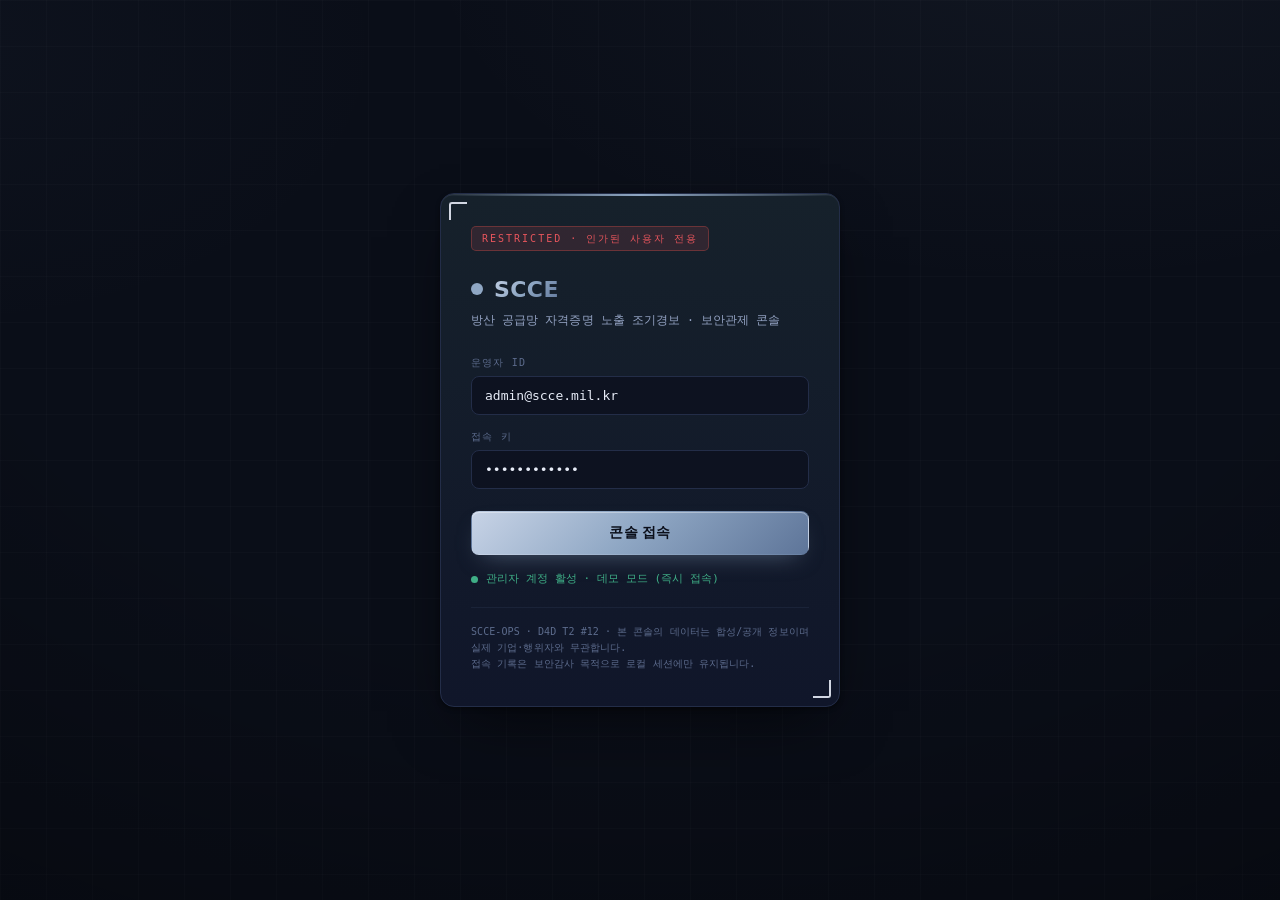
==== web/index.html @ 4a095b58 "SCCE — 방산 공급망 자격증명 노출 조기경보 (D4D T2 #12) - 협력사 도메인 매핑 + 유출/스틸러 자동 상관 - 활성침해 지배 스코어링(Compromise Likeli" ====
<!DOCTYPE html>
<html lang="ko">
<head>
<meta charset="UTF-8">
<meta name="viewport" content="width=device-width, initial-scale=1.0">
<title>SCCE · 방산 공급망 조기경보 보안관제 콘솔</title>
<link rel="stylesheet" href="styles.css?v=16">
</head>
<body>

<header class="cmdbar">
  <span class="view-crumb" id="view-crumb">개요</span>
  <div class="spacer"></div>
  <button class="tag cmdk-hint" id="cmdk-open" type="button"><kbd>⌘</kbd><kbd>K</kbd> 빠른 이동</button>
  <span class="opsclock mono" id="ops-clock">--:--:--</span>
  <span class="tag src-mock" id="tag-source">SOURCE: MOCK</span>
  <span class="user-chip" id="user-chip" style="display:none"><span class="av" id="user-av">A</span><span id="user-name"></span></span>
  <button class="logout-btn" id="btn-logout" style="display:none">로그아웃</button>
</header>

<div class="app">
  <!-- left nav rail -->
  <nav class="rail">
    <div class="rail-brand">
      <span class="beacon" title="조기경보 가동중"></span>
      <div>
        <h1>SCCE</h1>
        <div class="sub" id="meta-line">방산 공급망 자격증명 노출 조기경보</div>
      </div>
    </div>
    <div class="nav-indicator" id="nav-indicator" aria-hidden="true"></div>
    <button class="nav active" data-view="overview">
      <span class="ic">▚</span><span class="lb">개요</span></button>
    <button class="nav" data-view="siem">
      <span class="ic">≣</span><span class="lb">SIEM</span><span class="nav-badge live-badge" id="nav-siem-badge">●</span></button>
    <button class="nav" data-view="triage">
      <span class="ic">◈</span><span class="lb">인시던트 대응</span><span class="nav-badge" id="nav-triage-badge"></span></button>
    <button class="nav" data-view="investigate">
      <span class="ic">⌖</span><span class="lb">조사</span></button>
    <button class="nav" data-view="brief">
      <span class="ic">▤</span><span class="lb">보고서·탐지룰</span></button>
    <div class="rail-foot">
      <div class="eyebrow">D4D · T2 #12</div>
      <div class="rail-note">SCCE-OPS<br>합성/공개 데이터</div>
    </div>
  </nav>

  <main class="wrap">

    <!-- =============== OVERVIEW =============== -->
    <section id="view-overview" class="view">
      <section class="mission-strip bracket-frame" id="mission-strip">
        <div class="ms-text">
          <div class="eyebrow">DEMO THESIS · WHAT THIS SYSTEM PROVES</div>
          <h2 id="mission-claim">태성회로 침해 8일 전, 동일 RedLine+C2 공급망 캠페인 조기 탐지</h2>
          <p id="mission-sub">유출 자격증명과 스틸러 감염기기를 협력사 도메인 기준으로 상관해 “단순 노출”과 “지금 뚫리는 중”을 구분합니다.</p>
          <div class="mission-pill" id="mission-scope">합성/가공 데이터 · 오프라인 재현</div>
        </div>
        <div class="ms-hero" id="ms-hero"></div>
      </section>

      <section class="kpis" id="kpis"></section>

      <section class="demo-flow" id="demo-flow">
        <div class="flow-card hot"><b>1</b><span>8일 조기경보</span><small>동일 RedLine+C2 확산을 먼저 포착</small></div>
        <div class="flow-card"><b>2</b><span>활성 침해 판정</span><small>VPN·SSO·Admin·Cloud·Repo HIGH 크리덴셜</small></div>
        <div class="flow-card"><b>3</b><span>캠페인 상관</span><small>개별 유출이 아닌 공급망 표적 작전</small></div>
        <div class="flow-card"><b>4</b><span>초동 대응</span><small>SLA·담당·조치 통보문으로 연결</small></div>
        <div class="flow-card"><b>5</b><span>보고서·탐지룰</span><small>브리프·IOC·Sigma·차단 리스트 산출</small></div>
      </section>

      <section class="panel replay-panel bracket-frame" id="replay-panel" style="margin-bottom:16px">
        <div class="head">
          <h2>공격 타임라인 · 조기경보 근거</h2>
          <span class="count" id="replay-lead"></span>
          <div class="spacer" style="flex:1"></div>
          <span class="eyebrow">ATTACK TIMELINE · WHY THIS IS EARLY WARNING</span>
        </div>
        <div class="replay-body">
          <p class="replay-intro" id="replay-intro"></p>
          <div class="replay-controls">
            <button class="rbtn" id="replay-play" aria-label="재생">▶</button>
            <input type="range" id="replay-scrub" min="0" value="0" step="1">
            <span class="replay-date mono" id="replay-date">—</span>
          </div>
          <svg id="replay-spark" viewBox="0 0 1000 120" preserveAspectRatio="none"></svg>
          <div class="replay-foot">
            <div class="replay-stats" id="replay-stats"></div>
            <div class="replay-ew" id="replay-ew"></div>
          </div>
          <div class="replay-ticker" id="replay-ticker"></div>
        </div>
      </section>

      <section class="panel forecast-panel bracket-frame" id="forecast-panel" style="margin-bottom:16px">
        <div class="head">
          <h2>다음 표적 확산 예측</h2>
          <span class="count" id="forecast-spread"></span>
          <div class="spacer" style="flex:1"></div>
          <span class="eyebrow">PREDICTIVE · WHO GETS HIT NEXT</span>
        </div>
        <div class="body" id="forecast-body" style="padding:14px 16px"></div>
      </section>

      <section class="grid-main">
        <div class="panel">
          <div class="head">
            <h2>협력사 위험 순위</h2>
            <span class="count" id="rank-count"></span>
            <div class="spacer" style="flex:1"></div>
            <span class="eyebrow">RISK · CONFIDENCE · MITRE</span>
          </div>
          <div class="siem-toolbar rank-toolbar">
            <div class="siem-filters" id="rank-status-filters"></div>
            <input class="siem-search" id="rank-search" placeholder="협력사명 검색…">
            <select class="rank-sort" id="rank-sort">
              <option value="score_desc">점수 높은순</option>
              <option value="score_asc">점수 낮은순</option>
              <option value="name">이름순</option>
            </select>
          </div>
          <div class="body" id="rank-body"></div>
        </div>
        <div class="panel detail">
          <div class="head"><h2>업체 상세 · 근거</h2><span class="count" id="detail-hint">행을 선택하세요</span></div>
          <div class="body" id="detail-body">
            <div class="detail-empty">좌측에서 협력사를 선택하면<br>탐지 근거·타임라인·통보문이 표시됩니다.</div>
          </div>
        </div>
      </section>

      <section class="grid-lower">
        <div class="panel">
          <div class="head"><h2>조율된 공급망 캠페인</h2><span class="count" id="camp-count"></span></div>
          <div class="body" id="camp-body"></div>
        </div>
        <div class="panel">
          <div class="head"><h2>위협 상관 그래프</h2><span class="eyebrow">ACTOR · CAMPAIGN · C2 · VENDOR</span></div>
          <svg id="graph" viewBox="0 0 640 340" preserveAspectRatio="xMidYMid meet"></svg>
          <div class="legend">
            <span><i style="background:var(--critical)"></i>행위자</span>
            <span><i style="background:var(--amber)"></i>캠페인</span>
            <span><i style="background:var(--medium)"></i>C2</span>
            <span><i style="background:var(--low)"></i>협력사</span>
          </div>
        </div>
      </section>

      <section class="grid-tables">
        <div class="panel">
          <div class="head"><h2>MITRE ATT&amp;CK 관측 기법</h2><span class="count" id="mitre-count"></span></div>
          <table class="tbl" id="mitre-tbl"></table>
        </div>
        <div class="panel">
          <div class="head"><h2>조기경보 상태</h2><span class="eyebrow">EARLY WARNING</span></div>
          <div class="body" id="ew-summary" style="padding:16px"></div>
        </div>
      </section>

      <div class="foot" id="foot"></div>
    </section>

    <!-- =============== SIEM =============== -->
    <section id="view-siem" class="view hidden">
      <div class="view-head">
        <div class="siem-title-wrap">
          <div class="eyebrow">SECURITY EVENT STREAM · COLLECT → DETECT</div>
          <h2 class="view-title">SIEM · 보안 이벤트 스트림 <span class="live-dot" id="siem-live-dot">● LIVE</span></h2>
        </div>
        <div class="brief-actions">
          <button class="btn2" id="siem-play">▶ 라이브 재생</button>
        </div>
      </div>
      <div class="siem-stats" id="siem-stats"></div>
      <div class="siem-toolbar">
        <div class="siem-filters" id="siem-sev-filters"></div>
        <div class="siem-filters" id="siem-src-filters"></div>
        <input class="siem-search" id="siem-search" placeholder="검색 (업체·룰·메시지·C2…)">
      </div>
      <div class="panel">
        <div class="head"><h2>이벤트 로그</h2><span class="count" id="siem-count"></span>
          <div class="spacer" style="flex:1"></div><span class="eyebrow" id="siem-window"></span></div>
        <div class="siem-log" id="siem-log"></div>
      </div>
    </section>

    <!-- =============== TRIAGE =============== -->
    <section id="view-triage" class="view hidden">
      <div class="view-head">
        <div><div class="eyebrow">INCIDENT RESPONSE</div><h2 class="view-title">인시던트 대응 큐</h2></div>
        <div class="triage-stats" id="triage-stats"></div>
      </div>
      <div class="triage-list" id="triage-list"></div>
    </section>

    <!-- =============== INVESTIGATE =============== -->
    <section id="view-investigate" class="view hidden">
      <div class="view-head">
        <div><div class="eyebrow">INVESTIGATION</div><h2 class="view-title">엔티티 조사 · 피벗</h2></div>
      </div>
      <div class="invest-grid">
        <div class="panel">
          <div class="head"><h2>엔티티</h2><span class="count" id="entity-count"></span></div>
          <div class="body" id="entity-list"></div>
        </div>
        <div class="panel">
          <div class="head"><h2>상세 · 연결 · 설명가능성</h2><span class="count" id="invest-hint">엔티티를 선택하세요</span></div>
          <div class="body" id="invest-detail">
            <div class="detail-empty">좌측에서 엔티티(캠페인·C2·행위자·협력사)를<br>선택하면 연결 관계와 판정 근거가 표시됩니다.</div>
          </div>
        </div>
      </div>

      <section class="grid-lower" style="margin-top:16px">
        <div class="panel">
          <div class="head"><h2>공급망 횡단 상관</h2><span class="count" id="xlink-count"></span>
            <div class="spacer" style="flex:1"></div><span class="eyebrow">CREDENTIAL REUSE · SHARED HOST</span></div>
          <div class="body" id="xlink-body" style="padding:12px"></div>
        </div>
        <div class="panel">
          <div class="head"><h2>협력사 사칭(룩얼라이크) 도메인</h2><span class="count" id="lookalike-count"></span>
            <div class="spacer" style="flex:1"></div><span class="eyebrow">TYPOSQUAT</span></div>
          <div class="body" id="lookalike-body" style="padding:12px"></div>
        </div>
      </section>
    </section>

    <!-- =============== REPORT / IOC / RULES =============== -->
    <section id="view-brief" class="view hidden">
      <div class="view-head">
        <div><div class="eyebrow">INTELLIGENCE PRODUCT · DETECTION PACKAGE</div><h2 class="view-title">보고서 · IOC · 탐지룰</h2></div>
        <div class="brief-actions">
          <button class="btn2" id="brief-copy">브리프 복사</button>
          <button class="btn2" id="brief-print">인쇄 / PDF</button>
          <button class="btn2" data-export="sigma">Sigma 룰</button>
          <button class="btn2" data-export="blocklist">차단 리스트</button>
          <button class="btn2" data-export="stix">STIX(JSON)</button>
        </div>
      </div>
      <div class="report-grid">
        <div class="panel"><div class="body" id="brief-body"></div></div>
        <div class="panel">
          <div class="head"><h2>내보내기 미리보기</h2><button class="btn2" id="export-copy" style="margin-left:auto">복사</button></div>
          <pre class="export-pre" id="export-pre">상단에서 Sigma 룰 / 차단 리스트 / STIX(JSON)를 선택하세요.</pre>
        </div>
      </div>
      <div class="panel" style="margin-top:16px">
        <div class="head"><h2>침해지표</h2><span class="count" id="ioc-count2"></span></div>
        <table class="tbl" id="ioc-tbl2"></table>
      </div>
    </section>

  </main>
</div>

<div class="cmdk-backdrop" id="cmdk-backdrop" style="display:none">
  <div class="cmdk-box">
    <input class="cmdk-input" id="cmdk-input" placeholder="검색: 협력사 · 캠페인 · C2 · 화면 이동…" autocomplete="off" spellcheck="false">
    <div class="cmdk-results" id="cmdk-results"></div>
    <div class="cmdk-foot"><span><kbd>↑</kbd><kbd>↓</kbd> 이동</span><span><kbd>↵</kbd> 선택</span><span><kbd>esc</kbd> 닫기</span></div>
  </div>
</div>

<script src="report_data.js?v=16"></script>
<script src="app.js?v=16"></script>
</body>
</html>
---- web/styles.css ----
/* ==========================================================================
   d4d-scce SOC 콘솔 — 딥 네이비 인텔리전스 콘솔
   오프라인 전용: 시스템 폰트만 사용(인터넷/CDN 불요).
   ========================================================================== */
:root {
  --bg:        #0A0E18;
  --bg-2:      #0D1220;
  --panel:     #10162A;
  --panel-2:   #141B2E;
  --line:      #232D48;
  --line-soft: #1A2338;
  --ink:       #E7ECF7;
  --ink-dim:   #93A2C2;
  --ink-faint: #5C6B8C;

  /* 주 액센트: 티타늄/실버 스틸블루 (경고가 아닌 "브랜드/인터랙션" 전용) */
  --accent:      #8FA7C4;
  --accent-dim:  #5E7599;
  --accent-soft: rgba(143,167,196,.13);

  /* 앰버는 이제 경고(WARN) 상태 전용 — 화면 전체에 뿌리지 않는다 */
  --amber:     #D9A441;
  --amber-dim: #96742C;
  --critical:  #E6555C;
  --critical-soft: rgba(230,85,92,.13);
  --high:      #D9A441;
  --high-soft: rgba(217,164,65,.13);
  --medium:    #6E93B8;
  --low:       #4C5B7A;
  --good:      #3FAE86;

  --font-sys:  system-ui, -apple-system, "SF Pro Text", "Segoe UI", Roboto, sans-serif;
  --font-mono: ui-monospace, "SF Mono", "JetBrains Mono", Menlo, Consolas, monospace;

  --r: 10px;
  --r-sm: 7px;
}

* { box-sizing: border-box; }
html, body { margin: 0; padding: 0; }
body {
  background:
    radial-gradient(1200px 600px at 80% -10%, rgba(143,167,196,.05), transparent 60%),
    radial-gradient(900px 500px at 0% 0%, rgba(110,147,184,.04), transparent 55%),
    var(--bg);
  color: var(--ink);
  font-family: var(--font-sys);
  font-size: 14px;
  line-height: 1.5;
  -webkit-font-smoothing: antialiased;
}

.mono { font-family: var(--font-mono); }
.eyebrow {
  font-family: var(--font-mono);
  font-size: 10.5px; letter-spacing: .18em; text-transform: uppercase;
  color: var(--ink-faint);
}

/* ---- command bar -------------------------------------------------------- */
.cmdbar {
  display: flex; align-items: center; gap: 14px;
  padding: 10px 22px;
  border-bottom: 1px solid var(--line);
  background: linear-gradient(180deg, var(--bg-2), transparent);
  position: sticky; top: 0; z-index: 20;
  backdrop-filter: blur(6px);
  min-height: 46px;
}
.view-crumb {
  font-size: 12.5px; font-weight: 600; color: var(--ink-dim); letter-spacing: .01em;
}
.view-crumb::before {
  content: "SCCE-OPS /"; font-family: var(--font-mono); font-size: 10px; font-weight: 500;
  color: var(--ink-faint); margin-right: 8px; letter-spacing: .06em;
}
.beacon {
  width: 11px; height: 11px; border-radius: 50%;
  background: var(--accent);
  box-shadow: 0 0 0 0 rgba(143,167,196,.6);
  animation: pulse 2.4s infinite;
}
@keyframes pulse {
  0%   { box-shadow: 0 0 0 0 rgba(143,167,196,.55); }
  70%  { box-shadow: 0 0 0 9px rgba(143,167,196,0); }
  100% { box-shadow: 0 0 0 0 rgba(143,167,196,0); }
}
.cmdbar .spacer { flex: 1; }

/* 브랜드 — 이제 커맨드바가 아니라 레일 상단에 자리잡는다 */
.rail-brand { display: flex; align-items: center; gap: 12px; padding: 4px 4px 18px; margin-bottom: 10px;
  border-bottom: 1px solid var(--line-soft); }
.rail-brand .beacon { width: 12px; height: 12px; flex: none; }
.rail-brand h1 { font-size: 19px; font-weight: 720; margin: 0; letter-spacing: .01em; }
.rail-brand .sub { font-family: var(--font-mono); font-size: 10px; color: var(--ink-faint); line-height: 1.4; margin-top: 2px; }
.tag {
  font-family: var(--font-mono); font-size: 11px;
  padding: 4px 10px; border: 1px solid var(--line);
  border-radius: 100px; color: var(--ink-dim);
}
.tag.src-mock  { border-color: var(--accent-dim); color: var(--accent); }

/* ---- layout ------------------------------------------------------------- */
.wrap { padding: 20px 24px 40px; max-width: 1440px; margin: 0 auto; }

/* KPI strip — 5종 (히어로 수치는 미션 스트립에 병합됨) */
.kpis {
  display: grid; grid-template-columns: repeat(5, 1fr); gap: 12px; margin-bottom: 16px;
}
.kpi {
  background: linear-gradient(180deg, var(--panel-2), var(--panel));
  border: 1px solid var(--line); border-radius: var(--r);
  padding: 14px 16px; position: relative; overflow: hidden;
}
.kpi .label { font-family: var(--font-mono); font-size: 10.5px; letter-spacing: .1em;
  text-transform: uppercase; color: var(--ink-faint); }
.kpi .val { font-size: 30px; font-weight: 680; margin-top: 6px; letter-spacing: -.02em;
  font-variant-numeric: tabular-nums; }
.kpi .unit { font-size: 12px; color: var(--ink-dim); font-weight: 500; margin-left: 4px; }
.kpi.alert { border-color: rgba(240,82,75,.4); }
.kpi.alert .val { color: var(--critical); }
.kpi.warn  .val { color: var(--amber); }
.kpi::after {
  content: ""; position: absolute; left: 0; bottom: 0; height: 2px; width: 100%;
  background: var(--line);
}
.kpi.alert::after { background: linear-gradient(90deg, var(--critical), transparent); }
.kpi.warn::after  { background: linear-gradient(90deg, var(--amber), transparent); }
.kpi .knote { color: var(--ink-faint); font-size: 11.5px; margin-top: 4px; line-height: 1.35; }

/* demo thesis strip — 서사(ms-text) + 히어로 수치(ms-hero) 한 덩어리 */
.mission-strip {
  display: flex; align-items: stretch; gap: 26px;
  margin: 0 0 16px; padding: 20px 24px;
  border: 1px solid rgba(143,167,196,.34); border-radius: var(--r);
  background:
    linear-gradient(90deg, rgba(143,167,196,.13), rgba(110,147,184,.055) 55%, rgba(18,28,37,.72)),
    var(--panel);
  box-shadow: inset 0 0 0 1px rgba(255,255,255,.02);
}
.mission-strip .ms-text { flex: 1; min-width: 0; display: flex; flex-direction: column; justify-content: center; }
.mission-strip h2 {
  margin: 4px 0 4px; font-size: 25px; letter-spacing: -.03em; line-height: 1.25;
  color: var(--ink);
}
.mission-strip p { margin: 0; color: var(--ink-dim); font-size: 13px; }
.mission-pill {
  align-self: flex-start; margin-top: 12px;
  font-family: var(--font-mono); font-size: 11px; color: var(--accent);
  border: 1px solid rgba(143,167,196,.42); border-radius: 999px; padding: 7px 11px;
  background: rgba(143,167,196,.08);
}

/* 히어로 수치 — 조기경보 리드타임(핵심 차별점 #1), 미션 스트립 오른쪽에 박힌 단일 초점 */
.ms-hero {
  flex: 0 0 260px; position: relative; padding-left: 26px;
  border-left: 1px solid rgba(143,167,196,.28);
  display: flex; flex-direction: column; justify-content: center;
}
.ms-hero .eyebrow { color: rgba(255,138,133,.75); }
.ms-hero .kh-val { display: flex; align-items: baseline; margin-top: 6px; }
.ms-hero .kh-val .val-n {
  font-size: 46px; font-weight: 760; letter-spacing: -.03em; font-variant-numeric: tabular-nums;
  background: linear-gradient(180deg, #FF8A85, var(--critical));
  -webkit-background-clip: text; background-clip: text; color: transparent;
}
.ms-hero .kh-val .unit { font-size: 16px; color: var(--ink-dim); font-weight: 600; margin-left: 6px; }
.ms-hero .kh-note { font-size: 11px; color: rgba(255,138,133,.85); line-height: 1.5; margin-top: 6px; }
.ms-hero .kh-spark { width: 100%; height: 38px; display: block; margin-top: 10px; }
@media (max-width: 1100px) {
  .mission-strip { flex-direction: column; }
  .ms-hero { flex: none; padding-left: 0; padding-top: 16px; border-left: none; border-top: 1px solid rgba(143,167,196,.28); }
}
.mission-pill {
  flex: 0 0 auto; font-family: var(--font-mono); font-size: 11px; color: var(--accent);
  border: 1px solid rgba(143,167,196,.42); border-radius: 999px; padding: 7px 11px;
  background: rgba(143,167,196,.08);
}


/* five-step demo flow */
.demo-flow { display:grid; grid-template-columns: repeat(5, 1fr); gap:10px; margin: -4px 0 16px; }
.flow-card { background: linear-gradient(180deg, rgba(23,35,46,.92), rgba(18,28,37,.95)); border:1px solid var(--line); border-radius:var(--r); padding:12px 12px; min-height:92px; }
.flow-card b { display:inline-grid; place-items:center; width:24px; height:24px; border-radius:50%; background:rgba(110,147,184,.13); color:var(--medium); font-family:var(--font-mono); margin-bottom:8px; }
.flow-card.hot { border-color:rgba(240,82,75,.42); box-shadow: inset 0 0 0 1px rgba(240,82,75,.04); }
.flow-card.hot b { background:rgba(240,82,75,.15); color:var(--critical); }
.flow-card span { display:block; font-weight:680; font-size:13px; margin-bottom:3px; }
.flow-card small { display:block; color:var(--ink-faint); line-height:1.35; font-size:11.2px; }
.report-grid { display:grid; grid-template-columns: 1.35fr .85fr; gap:16px; }
@media (max-width: 1100px) { .demo-flow { grid-template-columns:1fr 1fr; } .report-grid { grid-template-columns:1fr; } }

/* main grid: ranked table + detail */
.grid-main { display: grid; grid-template-columns: 1.15fr 1fr; gap: 16px; }

.panel {
  background: var(--panel); border: 1px solid var(--line); border-radius: var(--r);
  overflow: hidden;
}
.panel > .head {
  display: flex; align-items: center; gap: 10px;
  padding: 12px 16px; border-bottom: 1px solid var(--line-soft);
}
.panel > .head h2 { font-size: 13px; margin: 0; font-weight: 620; letter-spacing: .01em; }
.panel > .head .count { font-family: var(--font-mono); font-size: 11px; color: var(--ink-faint); }
.panel > .body { padding: 6px; }

/* ranked rows */
.vrow {
  display: grid; grid-template-columns: 26px 1fr 96px 92px;
  align-items: center; gap: 12px;
  padding: 11px 12px; border-radius: var(--r-sm);
  cursor: pointer; border: 1px solid transparent;
}
.vrow:hover { background: var(--panel-2); }
.vrow.sel { background: var(--panel-2); border-color: var(--line); }
.vrow .rank { font-family: var(--font-mono); font-size: 12px; color: var(--ink-faint); text-align: center; }
.vrow .vmain .name { font-weight: 600; font-size: 13.5px; }
.vrow .vmain .meta { font-family: var(--font-mono); font-size: 10.5px; color: var(--ink-faint); margin-top: 2px; }
.vrow.crit .rank { color: var(--critical); }

/* risk meter */
.meter { height: 6px; background: var(--line-soft); border-radius: 100px; overflow: hidden; }
.meter > i { display: block; height: 100%; border-radius: 100px; background: var(--low); }
.meter.crit > i { background: linear-gradient(90deg, var(--critical), #ff8a84); }
.meter.high > i { background: linear-gradient(90deg, var(--amber), #f4c579); }
.meter.med  > i { background: linear-gradient(90deg, var(--medium), #8fd4e2); }
.risknum { font-family: var(--font-mono); font-size: 11px; color: var(--ink-dim); margin-top: 4px; text-align: right; }

.badge {
  font-family: var(--font-mono); font-size: 10px; letter-spacing: .04em;
  padding: 4px 8px; border-radius: 100px; text-align: center; white-space: nowrap;
  border: 1px solid transparent;
}
.badge.CRITICAL { color: var(--critical); background: var(--critical-soft); border-color: rgba(240,82,75,.3); }
.badge.HIGH { color: var(--amber); background: var(--high-soft); border-color: rgba(232,162,61,.3); }
.badge.MEDIUM { color: var(--medium); background: rgba(110,147,184,.1); border-color: rgba(110,147,184,.25); }
.badge.LOW { color: var(--low); background: rgba(91,116,136,.1); border-color: rgba(91,116,136,.25); }

/* detail panel */
.detail .body { padding: 16px; }
.detail-empty { padding: 40px 20px; text-align: center; color: var(--ink-faint); font-family: var(--font-mono); font-size: 12px; }
.dt-head { display: flex; align-items: flex-start; gap: 12px; margin-bottom: 14px; }
.dt-head .dt-name { font-size: 18px; font-weight: 680; letter-spacing: -.01em; }
.dt-head .dt-crit { font-family: var(--font-mono); font-size: 11px; color: var(--ink-dim); margin-top: 3px; }
.dt-score { margin-left: auto; text-align: right; }
.dt-score .n { font-size: 26px; font-weight: 700; font-variant-numeric: tabular-nums; }
.dt-score .l { font-family: var(--font-mono); font-size: 10px; color: var(--ink-faint); text-transform: uppercase; letter-spacing: .1em; }
.score-def { font-size: 11px; line-height: 1.6; color: var(--ink-dim); margin: -2px 0 12px;
  padding: 8px 11px; border: 1px solid var(--line); border-radius: var(--r-sm); background: var(--bg-2); }
.score-def b { color: var(--accent); font-weight: 650; }

.section-t { font-family: var(--font-mono); font-size: 10.5px; letter-spacing: .14em;
  text-transform: uppercase; color: var(--ink-faint); margin: 18px 0 8px; }

/* score anatomy — 위험점수 구성 시각화 */
.anatomy { display: flex; height: 20px; border-radius: 6px; overflow: hidden;
  background: var(--line-soft); margin-top: 6px; gap: 1.5px; }
.anatomy i { display: block; height: 100%; min-width: 0; transition: width .25s ease; }
.anatomy i.a-active { background: linear-gradient(90deg, #FF7A75, var(--critical)); }
.anatomy i.a-leak { background: linear-gradient(90deg, var(--gold-a, #F8D68B), var(--amber)); }
.anatomy i.a-stealer { background: linear-gradient(90deg, #7FDCEA, var(--medium)); }
.anatomy-legend { display: flex; flex-wrap: wrap; align-items: center; gap: 12px 16px;
  margin-top: 9px; font-family: var(--font-mono); font-size: 11px; color: var(--ink-dim); }
.anatomy-legend span { display: flex; align-items: center; gap: 6px; }
.anatomy-legend span i { width: 8px; height: 8px; border-radius: 2.5px; display: inline-block; }
.anatomy-legend span i.a-active { background: var(--critical); }
.anatomy-legend span i.a-leak { background: var(--amber); }
.anatomy-legend span i.a-stealer { background: var(--medium); }
.anatomy-legend b { color: var(--ink); font-weight: 650; }
.anatomy-legend .mult { margin-left: auto; padding: 4px 10px; border: 1px solid var(--line);
  border-radius: 100px; background: var(--bg-2); }
.anatomy-legend .op { color: var(--ink-faint); margin: 0 1px; }
.anatomy-legend .final { color: var(--critical); font-size: 12px; }

/* 킬체인 도달성 + 순위 분석 스트립 */
.reach-strip { display: flex; flex-wrap: wrap; gap: 6px; margin-top: 10px; }
.reach-strip .rc {
  font-family: var(--font-mono); font-size: 10.5px; padding: 4px 9px; border-radius: 6px;
  border: 1px solid var(--line); color: var(--ink-dim); background: var(--bg-2);
}
.reach-strip .rc-full { border-color: rgba(230,85,92,.45); color: #ff9a95; background: var(--critical-soft); font-weight: 600; }
.reach-strip .rc-part { border-color: rgba(217,164,65,.4); color: var(--amber); background: var(--high-soft); }
.reach-strip .rc-accelerating { border-color: rgba(230,85,92,.4); color: #ff9a95; }
.reach-strip .rc-active { border-color: rgba(217,164,65,.35); color: var(--amber); }

/* 크리덴셜 종류별 기여도 */
.catbd { display: flex; flex-direction: column; gap: 6px; margin-top: 4px; }
.catbd-row { display: grid; grid-template-columns: 90px 1fr 40px; align-items: center; gap: 9px; }
.catbd-label { font-size: 11.5px; color: var(--ink-dim); }
.catbd-bar { height: 7px; background: var(--line-soft); border-radius: 100px; overflow: hidden; }
.catbd-bar > i { display: block; height: 100%; border-radius: 100px; background: linear-gradient(90deg, var(--accent-dim), var(--critical)); }
.catbd-val { font-family: var(--font-mono); font-size: 11px; color: var(--ink); text-align: right; }
.catbd-note { font-size: 10.5px; color: var(--ink-faint); line-height: 1.5; margin-top: 8px; }

/* 다음 표적 확산 예측 */
.forecast-panel { box-shadow: var(--glow-gold), 0 1px 0 var(--hl) inset, var(--sh); }
.fc-lead { font-size: 12.5px; color: var(--ink-dim); line-height: 1.6; margin-bottom: 12px; }
.fc-lead b { color: var(--ink); }
.fc-caveat { display: inline-block; margin-left: 6px; font-family: var(--font-mono); font-size: 10px;
  color: var(--ink-faint); border: 1px solid var(--line); border-radius: 100px; padding: 2px 8px; }
.fc-grid { display: grid; grid-template-columns: repeat(auto-fit, minmax(240px, 1fr)); gap: 10px; }
.fc-card { border: 1px solid var(--line); border-radius: var(--r-sm); background: var(--bg-2); padding: 12px 13px; }
.fc-card.fc-HIGH { border-color: rgba(230,85,92,.4); background: var(--critical-soft); }
.fc-card.fc-MEDIUM { border-color: rgba(217,164,65,.35); }
.fc-top { display: flex; align-items: baseline; gap: 8px; }
.fc-name { font-weight: 680; font-size: 14px; }
.fc-meta { font-family: var(--font-mono); font-size: 10px; color: var(--ink-faint); flex: 1; }
.fc-score { font-family: var(--font-mono); font-size: 18px; font-weight: 750; color: var(--critical); }
.fc-score small { font-size: 10px; color: var(--ink-faint); font-weight: 500; }
.fc-MEDIUM .fc-score { color: var(--amber); }
.fc-bar { height: 5px; background: var(--line-soft); border-radius: 100px; overflow: hidden; margin: 8px 0 9px; }
.fc-bar > i { display: block; height: 100%; border-radius: 100px; background: linear-gradient(90deg, var(--amber), var(--critical)); }
.fc-reasons { margin: 0; padding-left: 15px; }
.fc-reasons li { font-size: 11px; color: var(--ink-dim); line-height: 1.5; margin-bottom: 2px; }

/* 공급망 횡단 상관 (조사 뷰) */
.xlink { padding: 10px 12px; border: 1px solid var(--line); border-radius: var(--r-sm);
  background: var(--bg-2); margin-bottom: 8px; }
.xl-top { display: flex; align-items: center; gap: 8px; }
.xl-type { font-family: var(--font-mono); font-size: 10px; padding: 2px 7px; border-radius: 5px;
  border: 1px solid var(--line); color: var(--ink-dim); }
.xl-type.xl-shared_machine { border-color: rgba(230,85,92,.4); color: #ff9a95; }
.xl-key { font-size: 11.5px; color: var(--accent); }
.xl-n { margin-left: auto; font-family: var(--font-mono); font-size: 10.5px; color: var(--ink-faint); }
.xl-vs { display: flex; flex-wrap: wrap; gap: 5px; margin-top: 7px; }
.xl-vs span { font-family: var(--font-mono); font-size: 10.5px; padding: 2px 7px; border-radius: 100px;
  border: 1px solid var(--line); color: var(--ink-dim); }

/* 룩얼라이크 사칭 도메인 */
.lookalike { padding: 10px 12px; border: 1px solid rgba(230,85,92,.28); border-radius: var(--r-sm);
  background: var(--critical-soft); margin-bottom: 8px; }
.lookalike .la-dom { font-size: 12.5px; color: #ff9a95; word-break: break-all; }
.lookalike .la-real { font-size: 12px; color: var(--ink-dim); margin-top: 3px; }
.lookalike .la-real b { color: var(--ink); }
.lookalike .la-src { font-family: var(--font-mono); font-size: 10px; color: var(--ink-faint); margin-top: 4px; }

.chips { display: flex; flex-wrap: wrap; gap: 6px; }
.chip {
  font-family: var(--font-mono); font-size: 10.5px; padding: 4px 9px;
  border: 1px solid var(--line); border-radius: 6px; color: var(--ink-dim);
  background: var(--bg-2);
}
.chip.hot { border-color: rgba(240,82,75,.35); color: #ff9a95; }
.chip.mitre { border-color: rgba(110,147,184,.3); color: var(--medium); }

/* incident evidence */
.evi { border: 1px solid rgba(240,82,75,.28); background: var(--critical-soft);
  border-radius: var(--r-sm); padding: 12px 14px; margin-bottom: 10px; }
.evi .row { display: flex; justify-content: space-between; font-family: var(--font-mono);
  font-size: 11.5px; color: var(--ink-dim); }
.evi .row b { color: var(--ink); font-weight: 600; }
.evi .urls { margin-top: 8px; display: flex; flex-direction: column; gap: 3px; }
.evi .urls code { font-family: var(--font-mono); font-size: 10.5px; color: #ff9a95;
  word-break: break-all; }

/* timeline */
.tl { position: relative; padding-left: 16px; }
.tl::before { content: ""; position: absolute; left: 4px; top: 4px; bottom: 4px; width: 1px; background: var(--line); }
.tl .ev { position: relative; padding: 5px 0; }
.tl .ev::before { content: ""; position: absolute; left: -14px; top: 10px; width: 7px; height: 7px;
  border-radius: 50%; background: var(--ink-faint); border: 2px solid var(--panel); }
.tl .ev.stealer::before { background: var(--critical); }
.tl .ev.leak::before { background: var(--amber); }
.tl .ev .d { font-family: var(--font-mono); font-size: 10.5px; color: var(--ink-faint); }
.tl .ev .l { font-size: 12.5px; }
.tl .ev .x { font-size: 11px; color: var(--ink-dim); }

/* advisory */
.advisory { border: 1px solid var(--line); border-radius: var(--r-sm);
  background: var(--bg-2); margin-top: 8px; }
.advisory .ah { display: flex; align-items: center; gap: 8px; padding: 10px 12px;
  border-bottom: 1px solid var(--line-soft); }
.advisory .ah .t { font-size: 12.5px; font-weight: 600; color: var(--critical); }
.advisory pre { margin: 0; padding: 12px 14px; font-family: var(--font-mono);
  font-size: 11px; line-height: 1.6; color: var(--ink-dim); white-space: pre-wrap;
  max-height: 260px; overflow: auto; }
.btn {
  font-family: var(--font-mono); font-size: 11px; cursor: pointer;
  padding: 5px 11px; border-radius: 6px; border: 1px solid var(--accent-dim);
  background: var(--high-soft); color: var(--accent); margin-left: auto;
}
.btn:hover { background: rgba(143,167,196,.2); }
.btn:active { transform: translateY(1px); }

/* confidence bar */
.conf { display: flex; align-items: center; gap: 8px; margin-top: 6px; }
.conf .track { flex: 1; height: 5px; background: var(--line-soft); border-radius: 100px; overflow: hidden; }
.conf .track > i { display: block; height: 100%; background: linear-gradient(90deg, var(--good), var(--medium)); }
.conf .pct { font-family: var(--font-mono); font-size: 11px; color: var(--ink-dim); }

/* ---- campaign + graph --------------------------------------------------- */
.grid-lower { display: grid; grid-template-columns: 1fr 1.25fr; gap: 16px; margin-top: 16px; }

.camp {
  border: 1px solid rgba(240,82,75,.3); background: linear-gradient(180deg, var(--critical-soft), transparent);
  border-radius: var(--r-sm); padding: 13px 15px; margin-bottom: 10px;
}
.camp .ct { display: flex; align-items: center; gap: 8px; }
.camp .ct .id { font-family: var(--font-mono); font-size: 12px; font-weight: 600; color: var(--ink); }
.camp .ct .conf-t { margin-left: auto; font-family: var(--font-mono); font-size: 10.5px; color: var(--amber); }
.camp .note { font-size: 12px; color: var(--ink-dim); margin-top: 7px; }
.camp .vs { display: flex; flex-wrap: wrap; gap: 5px; margin-top: 9px; }
.camp .vs .v { font-family: var(--font-mono); font-size: 10.5px; padding: 3px 8px;
  border: 1px solid var(--line); border-radius: 100px; color: var(--ink-dim); background: var(--bg-2); }

#graph { width: 100%; height: 340px; display: block; }
.legend { display: flex; gap: 14px; padding: 8px 16px 14px; flex-wrap: wrap; }
.legend span { font-family: var(--font-mono); font-size: 10.5px; color: var(--ink-faint); display: flex; align-items: center; gap: 5px; }
.legend i { width: 9px; height: 9px; border-radius: 3px; display: inline-block; }

/* mitre + ioc tables */
.grid-tables { display: grid; grid-template-columns: 1fr 1fr; gap: 16px; margin-top: 16px; }
table.tbl { width: 100%; border-collapse: collapse; }
table.tbl th, table.tbl td { text-align: left; padding: 8px 12px; font-size: 12px;
  border-bottom: 1px solid var(--line-soft); }
table.tbl th { font-family: var(--font-mono); font-size: 10px; letter-spacing: .1em;
  text-transform: uppercase; color: var(--ink-faint); font-weight: 500; }
table.tbl td.mono, table.tbl td .id { font-family: var(--font-mono); font-size: 11.5px; }
table.tbl td .id { color: var(--medium); }
table.tbl tr:hover td { background: var(--panel-2); }
.cnt { font-family: var(--font-mono); color: var(--ink-dim); text-align: right; }

.foot { margin-top: 26px; padding-top: 16px; border-top: 1px solid var(--line-soft);
  font-family: var(--font-mono); font-size: 10.5px; color: var(--ink-faint); }

/* responsive */
@media (max-width: 1080px) {
  .kpis { grid-template-columns: repeat(3, 1fr); }
  .grid-main, .grid-lower, .grid-tables { grid-template-columns: 1fr; }
}
@media (max-width: 560px) {
  .kpis { grid-template-columns: repeat(2, 1fr); }
  .wrap { padding: 14px; }
}
@media (prefers-reduced-motion: reduce) {
  .beacon { animation: none; }
}

/* ==========================================================================
   조기경보 리플레이 (타임머신)
   ========================================================================== */
.replay-body { padding: 14px 16px 16px; }
.replay-intro { font-size: 12px; line-height: 1.65; color: var(--ink-dim); margin: 0 0 12px; }
.replay-intro b { color: var(--ink); font-weight: 650; }
.replay-controls { display: flex; align-items: center; gap: 14px; margin-bottom: 10px; }
.rbtn {
  width: 34px; height: 34px; border-radius: 8px; flex: none;
  border: 1px solid var(--accent-dim); background: var(--high-soft);
  color: var(--accent); font-size: 13px; cursor: pointer;
}
.rbtn:hover { background: rgba(143,167,196,.2); }
.rbtn:active { transform: translateY(1px); }
#replay-scrub {
  flex: 1; -webkit-appearance: none; appearance: none; height: 4px;
  background: var(--line); border-radius: 100px; outline: none;
}
#replay-scrub::-webkit-slider-thumb {
  -webkit-appearance: none; appearance: none; width: 14px; height: 14px;
  border-radius: 50%; background: var(--accent); cursor: pointer;
  border: 2px solid var(--bg);
}
#replay-scrub::-moz-range-thumb {
  width: 14px; height: 14px; border-radius: 50%; background: var(--accent);
  cursor: pointer; border: 2px solid var(--bg);
}
.replay-date { font-size: 14px; color: var(--ink); min-width: 96px; text-align: right; font-variant-numeric: tabular-nums; }

#replay-spark { width: 100%; height: 120px; display: block; }

.replay-foot { display: flex; align-items: center; gap: 16px; margin-top: 10px; flex-wrap: wrap; }
.replay-stats { display: flex; gap: 8px; flex-wrap: wrap; }
.replay-stats .s {
  font-family: var(--font-mono); font-size: 11px; color: var(--ink-dim);
  padding: 4px 9px; border: 1px solid var(--line); border-radius: 6px; background: var(--bg-2);
}
.replay-stats .s b { color: var(--ink); }
.replay-stats .s.hot { border-color: rgba(240,82,75,.35); }
.replay-stats .s.hot b { color: var(--critical); }

.replay-ew {
  margin-left: auto; display: none; align-items: center; gap: 8px;
  font-family: var(--font-mono); font-size: 12px; color: var(--critical);
  padding: 6px 12px; border: 1px solid rgba(240,82,75,.4);
  background: var(--critical-soft); border-radius: 8px;
}
.replay-ew.show { display: flex; animation: ewflash .5s ease; }
@keyframes ewflash { from { transform: scale(.96); opacity: 0; } to { transform: scale(1); opacity: 1; } }
.replay-ew .dot { width: 8px; height: 8px; border-radius: 50%; background: var(--critical);
  box-shadow: 0 0 0 0 rgba(240,82,75,.6); animation: pulse 1.6s infinite; }

.replay-ticker {
  margin-top: 10px; min-height: 22px; font-family: var(--font-mono); font-size: 11.5px;
  color: var(--ink-dim); display: flex; gap: 8px; flex-wrap: wrap;
}
.replay-ticker .tk { padding: 3px 9px; border-radius: 6px; background: var(--bg-2); border: 1px solid var(--line-soft); }
.replay-ticker .tk.camp { border-color: rgba(240,82,75,.4); color: #ff9a95; }
.replay-ticker .tk.leak { color: var(--amber); }

/* ==========================================================================
   로그인 (작전 콘솔 접속 화면)
   ========================================================================== */
body.login-body {
  display: flex; align-items: center; justify-content: center;
  min-height: 100vh; padding: 24px;
}
.login-card {
  width: 100%; max-width: 400px;
  background: linear-gradient(180deg, var(--panel-2), var(--panel));
  border: 1px solid var(--line); border-radius: 14px;
  overflow: hidden; position: relative;
  box-shadow: 0 24px 60px rgba(0,0,0,.5);
}
.login-card .scan {
  height: 2px; width: 100%;
  background: linear-gradient(90deg, transparent, var(--accent), transparent);
  animation: scan 3.2s ease-in-out infinite;
}
@keyframes scan { 0%,100% { opacity: .3; transform: translateX(-30%);} 50% { opacity: 1; transform: translateX(30%);} }
.login-inner { padding: 30px 30px 34px; }
.login-classification {
  font-family: var(--font-mono); font-size: 10px; letter-spacing: .2em; text-transform: uppercase;
  color: var(--critical); border: 1px solid rgba(240,82,75,.3); background: var(--critical-soft);
  padding: 4px 10px; border-radius: 5px; display: inline-block; margin-bottom: 22px;
}
.login-brand { display: flex; align-items: center; gap: 11px; margin-bottom: 6px; }
.login-brand .beacon { width: 12px; height: 12px; }
.login-brand h1 { font-size: 22px; font-weight: 720; margin: 0; letter-spacing: .02em; }
.login-sub { font-family: var(--font-mono); font-size: 11.5px; color: var(--ink-dim); margin-bottom: 26px; }
.login-field { margin-bottom: 14px; }
.login-field label {
  display: block; font-family: var(--font-mono); font-size: 10px; letter-spacing: .12em;
  text-transform: uppercase; color: var(--ink-faint); margin-bottom: 6px;
}
.login-field input {
  width: 100%; padding: 11px 13px; border-radius: 8px;
  background: var(--bg-2); border: 1px solid var(--line); color: var(--ink);
  font-family: var(--font-mono); font-size: 13px; outline: none;
}
.login-field input:focus { border-color: var(--accent-dim); }
.login-btn {
  width: 100%; margin-top: 8px; padding: 12px; border-radius: 8px; cursor: pointer;
  border: 1px solid var(--accent-dim);
  background: linear-gradient(180deg, var(--accent), var(--accent-dim)); color: #0B0F1A;
  font-size: 14px; font-weight: 700; letter-spacing: .02em;
}
.login-btn:hover { filter: brightness(1.06); }
.login-btn:active { transform: translateY(1px); }
.login-status {
  margin-top: 16px; display: flex; align-items: center; gap: 8px;
  font-family: var(--font-mono); font-size: 11px; color: var(--good);
}
.login-status .dot { width: 7px; height: 7px; border-radius: 50%; background: var(--good);
  box-shadow: 0 0 0 0 rgba(63,176,127,.6); animation: pulse 2s infinite; }
.login-foot {
  margin-top: 20px; padding-top: 16px; border-top: 1px solid var(--line-soft);
  font-family: var(--font-mono); font-size: 10px; color: var(--ink-faint); line-height: 1.6;
}

/* 대시보드 사용자 칩 + 로그아웃 */
.user-chip {
  display: flex; align-items: center; gap: 7px;
  font-family: var(--font-mono); font-size: 11px; color: var(--ink-dim);
  padding: 4px 10px; border: 1px solid var(--line); border-radius: 100px;
}
.user-chip .av {
  width: 18px; height: 18px; border-radius: 50%; flex: none;
  background: linear-gradient(135deg, var(--accent), var(--accent-dim)); color: #0B0F1A;
  font-weight: 700; font-size: 10px; display: flex; align-items: center; justify-content: center;
}
.logout-btn {
  font-family: var(--font-mono); font-size: 11px; cursor: pointer;
  padding: 5px 11px; border-radius: 100px; border: 1px solid var(--line);
  background: transparent; color: var(--ink-dim);
}
.logout-btn:hover { border-color: var(--critical); color: var(--critical); }

/* ==========================================================================
   멀티뷰 워크스페이스 셸
   ========================================================================== */
.opsclock { font-size: 12px; color: var(--ink-dim); letter-spacing: .04em;
  padding: 4px 10px; border: 1px solid var(--line); border-radius: 6px; font-variant-numeric: tabular-nums; }
.app { display: grid; grid-template-columns: 210px 1fr; min-height: calc(100vh - 58px); }
.rail {
  border-right: 1px solid var(--line); background: var(--bg-2);
  padding: 14px 12px; display: flex; flex-direction: column; gap: 4px; position: sticky; top: 58px;
  height: calc(100vh - 58px);
}
.nav {
  display: flex; align-items: center; gap: 11px; width: 100%; text-align: left;
  padding: 10px 12px; border-radius: 8px; cursor: pointer;
  background: transparent; border: 1px solid transparent; color: var(--ink-dim);
  font-family: var(--font-sys); font-size: 13px;
}
.nav:hover { background: var(--panel); color: var(--ink); }
.nav.active { background: var(--panel-2); border-color: var(--line); color: var(--ink); }
.nav.active .ic { color: var(--accent); }
.nav .ic { font-size: 14px; width: 16px; text-align: center; color: var(--ink-faint); }
.nav .lb { flex: 1; }
.nav-badge {
  font-family: var(--font-mono); font-size: 10.5px; min-width: 20px; text-align: center;
  padding: 1px 6px; border-radius: 100px; background: var(--critical-soft);
  color: var(--critical); border: 1px solid rgba(240,82,75,.3);
}
.nav-badge:empty { display: none; }
.rail-foot { margin-top: auto; padding-top: 14px; border-top: 1px solid var(--line-soft); }
.rail-note { font-family: var(--font-mono); font-size: 10px; color: var(--ink-faint); line-height: 1.6; margin-top: 6px; }

.view.hidden { display: none; }
.view-head { display: flex; align-items: flex-end; justify-content: space-between; margin-bottom: 18px; gap: 16px; flex-wrap: wrap; }
.view-title { font-size: 20px; font-weight: 700; margin: 4px 0 0; letter-spacing: -.01em; }

/* ---- triage queue ------------------------------------------------------- */
.triage-stats { display: flex; gap: 8px; flex-wrap: wrap; }
.triage-stats .ts {
  font-family: var(--font-mono); font-size: 11px; color: var(--ink-dim);
  padding: 6px 12px; border: 1px solid var(--line); border-radius: 8px; background: var(--panel);
}
.triage-stats .ts b { color: var(--ink); font-size: 14px; }
.triage-stats .ts.breach { border-color: rgba(240,82,75,.4); }
.triage-stats .ts.breach b { color: var(--critical); }

.triage-list { display: flex; flex-direction: column; gap: 12px; }
.inc {
  background: var(--panel); border: 1px solid var(--line); border-radius: var(--r);
  padding: 16px 18px; display: grid; grid-template-columns: 1fr auto; gap: 14px 20px;
}
.inc.sev-critical { border-left: 3px solid var(--critical); }
.inc.st-CONTAINED { opacity: .62; }
.inc.st-ESCALATED { border-left-color: var(--amber); }
.inc-main .inc-top { display: flex; align-items: center; gap: 10px; margin-bottom: 4px; flex-wrap: wrap; }
.inc-main .inc-vendor { font-size: 16px; font-weight: 680; }
.inc-id { font-family: var(--font-mono); font-size: 10.5px; color: var(--ink-faint); }
.inc-desc { font-size: 12.5px; color: var(--ink-dim); margin: 6px 0 8px; }
.inc-desc code { font-family: var(--font-mono); color: #ff9a95; font-size: 11px; }
.inc-tags { display: flex; gap: 6px; flex-wrap: wrap; }
.st-pill {
  font-family: var(--font-mono); font-size: 10px; letter-spacing: .06em; padding: 3px 9px;
  border-radius: 100px; border: 1px solid transparent;
}
.st-NEW { color: var(--critical); background: var(--critical-soft); border-color: rgba(240,82,75,.3); }
.st-INVESTIGATING { color: var(--amber); background: var(--high-soft); border-color: rgba(232,162,61,.3); }
.st-CONTAINED { color: var(--good); background: rgba(63,176,127,.12); border-color: rgba(63,176,127,.3); }
.st-ESCALATED { color: #d98cff; background: rgba(217,140,255,.1); border-color: rgba(217,140,255,.3); }

.inc-side { display: flex; flex-direction: column; align-items: flex-end; gap: 10px; min-width: 180px; }
.sla { text-align: right; }
.sla .lbl { font-family: var(--font-mono); font-size: 9.5px; letter-spacing: .12em; text-transform: uppercase; color: var(--ink-faint); }
.sla .clock { font-family: var(--font-mono); font-size: 22px; font-weight: 600; font-variant-numeric: tabular-nums; color: var(--ink); }
.sla .clock.warn { color: var(--amber); }
.sla .clock.breach { color: var(--critical); }
.sla .clock.done { color: var(--good); font-size: 15px; }
.inc-actions { display: flex; gap: 6px; flex-wrap: wrap; justify-content: flex-end; }
.act {
  font-family: var(--font-mono); font-size: 11px; cursor: pointer; padding: 6px 11px;
  border-radius: 7px; border: 1px solid var(--line); background: var(--panel-2); color: var(--ink-dim);
}
.act:hover { border-color: var(--accent-dim); color: var(--accent); }
.act.danger:hover { border-color: var(--critical); color: var(--critical); }
.act.go:hover { border-color: var(--good); color: var(--good); }
.act:disabled { opacity: .35; cursor: default; }
.assignee { font-family: var(--font-mono); font-size: 11px; color: var(--ink-dim); }
.assignee b { color: var(--medium); }

/* ---- investigation ------------------------------------------------------ */
.invest-grid { display: grid; grid-template-columns: 300px 1fr; gap: 16px; }
.ent {
  display: flex; align-items: center; gap: 10px; padding: 10px 12px; border-radius: var(--r-sm);
  cursor: pointer; border: 1px solid transparent;
}
.ent:hover { background: var(--panel-2); }
.ent.sel { background: var(--panel-2); border-color: var(--line); }
.ent .etype { width: 9px; height: 9px; border-radius: 3px; flex: none; }
.ent .en { font-family: var(--font-mono); font-size: 12px; }
.ent .em { font-family: var(--font-mono); font-size: 10px; color: var(--ink-faint); margin-left: auto; }
.pivot { font-family: var(--font-mono); font-size: 11.5px; color: var(--medium); cursor: pointer; text-decoration: none; }
.pivot:hover { text-decoration: underline; }
.explain { border: 1px solid var(--line); border-radius: var(--r-sm); overflow: hidden; margin-top: 8px; }
.explain .er { display: flex; align-items: center; gap: 10px; padding: 9px 12px; border-bottom: 1px solid var(--line-soft); }
.explain .er:last-child { border-bottom: none; }
.explain .er .ename { font-family: var(--font-mono); font-size: 11.5px; color: var(--ink-dim); flex: 1; }
.explain .er .ebar { width: 120px; height: 6px; background: var(--line-soft); border-radius: 100px; overflow: hidden; }
.explain .er .ebar > i { display: block; height: 100%; background: linear-gradient(90deg, var(--amber), #f4c579); }
.explain .er .eval { font-family: var(--font-mono); font-size: 11.5px; color: var(--ink); width: 54px; text-align: right; }

/* ---- brief -------------------------------------------------------------- */
.brief-actions { display: flex; gap: 8px; }
.btn2 {
  font-family: var(--font-mono); font-size: 11.5px; cursor: pointer; padding: 7px 13px;
  border-radius: 7px; border: 1px solid var(--accent-dim); background: var(--high-soft); color: var(--accent);
}
.btn2:hover { background: rgba(143,167,196,.2); }
.btn2:active { transform: translateY(1px); }
.brief { padding: 26px 30px; max-width: 860px; }
.brief .b-class { font-family: var(--font-mono); font-size: 10px; letter-spacing: .2em; text-transform: uppercase;
  color: var(--critical); border: 1px solid rgba(240,82,75,.3); padding: 3px 9px; border-radius: 5px; display: inline-block; }
.brief h1 { font-size: 22px; margin: 16px 0 4px; letter-spacing: -.01em; }
.brief .b-meta { font-family: var(--font-mono); font-size: 11px; color: var(--ink-faint); margin-bottom: 22px; }
.brief h3 { font-size: 13px; font-family: var(--font-mono); letter-spacing: .1em; text-transform: uppercase;
  color: var(--accent); margin: 24px 0 10px; padding-bottom: 6px; border-bottom: 1px solid var(--line-soft); }
.brief p { font-size: 13.5px; line-height: 1.7; color: var(--ink-dim); margin: 0 0 10px; }
.brief p b { color: var(--ink); }
.brief ul { margin: 0 0 10px; padding-left: 20px; }
.brief li { font-size: 13px; line-height: 1.7; color: var(--ink-dim); }
.brief table { width: 100%; border-collapse: collapse; margin: 6px 0 12px; }
.brief th, .brief td { text-align: left; padding: 7px 10px; font-size: 12px; border-bottom: 1px solid var(--line-soft); }
.brief th { font-family: var(--font-mono); font-size: 10px; text-transform: uppercase; letter-spacing: .1em; color: var(--ink-faint); }
.brief td.mono { font-family: var(--font-mono); }

/* ---- ioc export --------------------------------------------------------- */
.ioc-grid { display: grid; grid-template-columns: 1fr 1fr; gap: 16px; }
.export-pre {
  margin: 0; padding: 16px; font-family: var(--font-mono); font-size: 11px; line-height: 1.65;
  color: var(--ink-dim); white-space: pre-wrap; max-height: 520px; overflow: auto;
}

@media (max-width: 1080px) {
  .app { grid-template-columns: 1fr; }
  .rail { position: static; height: auto; flex-direction: row; overflow-x: auto; }
  .rail-foot { display: none; }
  .invest-grid, .ioc-grid { grid-template-columns: 1fr; }
}
@media print {
  .cmdbar, .rail, .brief-actions { display: none !important; }
  body { background: #fff; color: #000; }
  .app { display: block; }
  .panel { border: none; }
  .brief p, .brief li { color: #222; }
}

/* ==========================================================================
   SIEM · 보안 이벤트 스트림
   ========================================================================== */
.live-badge { background: transparent !important; border: none !important; color: var(--critical) !important;
  min-width: auto !important; animation: pulse 1.6s infinite; }
.live-dot { font-family: var(--font-mono); font-size: 11px; color: var(--critical); margin-left: 8px;
  vertical-align: middle; animation: pulse 1.6s infinite; }
.live-dot.off { color: var(--ink-faint); animation: none; }

.siem-stats { display: grid; grid-template-columns: repeat(5, 1fr); gap: 12px; margin-bottom: 14px; }
.siem-stats .ss { background: linear-gradient(180deg, var(--panel-2), var(--panel));
  border: 1px solid var(--line); border-radius: var(--r); padding: 12px 14px; }
.siem-stats .ss .l { font-family: var(--font-mono); font-size: 10px; letter-spacing: .1em;
  text-transform: uppercase; color: var(--ink-faint); }
.siem-stats .ss .v { font-size: 24px; font-weight: 680; margin-top: 4px; font-variant-numeric: tabular-nums; }
.siem-stats .ss.crit .v { color: var(--critical); }
.siem-stats .ss.high .v { color: var(--amber); }

.siem-toolbar { display: flex; gap: 10px; margin-bottom: 12px; flex-wrap: wrap; align-items: center; }
.siem-filters { display: flex; gap: 6px; flex-wrap: wrap; }
.sfilter {
  font-family: var(--font-mono); font-size: 11px; cursor: pointer; padding: 5px 11px;
  border-radius: 100px; border: 1px solid var(--line); background: var(--panel); color: var(--ink-dim);
}
.sfilter.on { border-color: var(--accent-dim); color: var(--accent); background: var(--high-soft); }
.siem-search {
  flex: 1; min-width: 180px; padding: 8px 13px; border-radius: 8px; background: var(--bg-2);
  border: 1px solid var(--line); color: var(--ink); font-family: var(--font-mono); font-size: 12px; outline: none;
}
.siem-search:focus { border-color: var(--accent-dim); }
.rank-toolbar { padding: 0 12px 10px; }
.rank-sort {
  padding: 8px 12px; border-radius: 8px; background: var(--bg-2);
  border: 1px solid var(--line); color: var(--ink-dim); font-family: var(--font-mono);
  font-size: 11.5px; outline: none; cursor: pointer;
}
.rank-sort:focus { border-color: var(--accent-dim); }

.siem-log { max-height: 560px; overflow-y: auto; padding: 4px; font-family: var(--font-mono); }
.slog {
  display: grid; grid-template-columns: 148px 172px 110px 1fr; gap: 12px; align-items: center;
  padding: 8px 12px; border-left: 2px solid transparent; border-bottom: 1px solid var(--line-soft);
  font-size: 11.5px;
}
.slog:hover { background: var(--panel-2); }
.slog.sev-critical { border-left-color: var(--critical); }
.slog.sev-high { border-left-color: var(--amber); }
.slog.sev-medium { border-left-color: var(--medium); }
.slog.enter { animation: slogIn .35s ease; }
@keyframes slogIn { from { opacity: 0; transform: translateY(-4px); background: var(--high-soft); } to { opacity: 1; } }
.slog .s-ts { color: var(--ink-faint); }
.slog .s-rule { display: inline-block; padding: 2px 7px; border-radius: 5px; font-size: 10px;
  border: 1px solid var(--line); color: var(--ink-dim); white-space: nowrap; }
.slog .s-rule.r-ACTIVE-COMPROMISE, .slog .s-rule.r-CAMPAIGN-CORRELATION, .slog .s-rule.r-EARLY-WARNING,
.slog .s-rule.r-CAMPAIGN-C2 { border-color: rgba(240,82,75,.35); color: #ff9a95; }
.slog .s-vendor { color: var(--ink-dim); }
.slog .s-msg { color: var(--ink); }
.slog .s-msg .mit { color: var(--medium); font-size: 10px; margin-left: 6px; }
@media (max-width: 1080px) { .siem-stats { grid-template-columns: repeat(2,1fr); } .slog { grid-template-columns: 120px 1fr; } .slog .s-rule,.slog .s-vendor { display: none; } }

/* ==========================================================================
   ▓▓ DESIGN SYSTEM v2 — 정보 인텔리전스 터미널 (정제 패스) ▓▓
   토큰 재정의 → 전 컴포넌트 전파 + 공유 컴포넌트 격상
   ========================================================================== */
:root{
  /* 층이 있는 딥 네이비 (검정/슬레이트 탈피 → 인텔리전스 네이비) */
  --bg:#0A0E18; --bg-2:#0D1220;
  --panel:#10162A; --panel-2:#141B2E;
  --line:#232D48; --line-soft:#1A2338;
  --ink:#E7ECF7; --ink-dim:#93A2C2; --ink-faint:#5C6B8C;
  /* 시그널: 실버 액센트(브랜드) · 앰버(경고 전용) · 레드(치명) */
  --accent:#8FA7C4; --accent-dim:#5E7599; --accent-soft:rgba(143,167,196,.13);
  --amber:#D9A441; --amber-dim:#96742C;
  --critical:#E6555C; --critical-soft:rgba(230,85,92,.13);
  --high:#D9A441; --high-soft:rgba(217,164,65,.13);
  --medium:#6E93B8; --low:#4C5B7A; --good:#3FAE86;
  /* 깊이 토큰 */
  --hl:rgba(255,255,255,.05);          /* 상단 엣지 하이라이트 */
  --hl-strong:rgba(255,255,255,.08);
  --sh:0 1px 2px rgba(0,0,0,.35),0 8px 24px -12px rgba(0,0,0,.5);
  --sh-lg:0 2px 4px rgba(0,0,0,.4),0 24px 60px -20px rgba(0,0,0,.65);
  --r:12px; --r-sm:8px;
}

/* 배경: 층 radial + 초미세 전술 그리드 (defense/SOC 시그니처) */
body{
  background:
    radial-gradient(1100px 620px at 82% -8%, rgba(143,167,196,.05), transparent 58%),
    radial-gradient(820px 520px at -5% 5%, rgba(94,117,153,.05), transparent 55%),
    linear-gradient(rgba(255,255,255,.014) 1px, transparent 1px) 0 0/46px 46px,
    linear-gradient(90deg, rgba(255,255,255,.014) 1px, transparent 1px) 0 0/46px 46px,
    var(--bg);
  letter-spacing:.005em;
}

::selection{background:rgba(143,167,196,.28);color:#fff}

/* 얇은 커스텀 스크롤바 */
*{scrollbar-width:thin;scrollbar-color:#2a3552 transparent}
::-webkit-scrollbar{width:9px;height:9px}
::-webkit-scrollbar-track{background:transparent}
::-webkit-scrollbar-thumb{background:#232d48;border:2px solid transparent;background-clip:padding-box;border-radius:100px}
::-webkit-scrollbar-thumb:hover{background:#2c3860;background-clip:padding-box}

/* 타이포 정제 */
.eyebrow,.rail-brand .sub{letter-spacing:.2em}
.view-title{letter-spacing:-.02em;font-weight:720}

/* 커맨드바: 글래스 + 상단 하이라이트 */
.cmdbar{
  background:linear-gradient(180deg, rgba(14,20,26,.82), rgba(11,16,21,.66));
  backdrop-filter:blur(14px) saturate(1.2);
  border-bottom:1px solid var(--line);
  box-shadow:0 1px 0 var(--hl) inset, 0 8px 24px -18px rgba(0,0,0,.8);
}
.opsclock,.tag,.user-chip{background:rgba(255,255,255,.015)}

/* 네비 레일: 정제 + 활성 좌측 시그널 바 */
.rail{background:linear-gradient(180deg, rgba(11,16,21,.6), rgba(8,11,15,.4));position:sticky}
.nav{position:relative;z-index:1;transition:background .18s ease,color .18s ease,transform .12s ease;border-radius:9px}
.nav.active{background:linear-gradient(180deg, var(--panel-2), var(--panel));box-shadow:0 1px 0 var(--hl) inset, var(--sh)}
.nav:active{transform:scale(.985)}
/* 슬라이딩 인디케이터 — 뷰 전환 시 클릭 지점과 화면을 물리적으로 연결 */
.nav-indicator{
  position:absolute; left:0; width:3px; border-radius:0 3px 3px 0; z-index:0; pointer-events:none;
  background:linear-gradient(180deg,var(--accent),transparent);
  transition:top .32s cubic-bezier(.22,1,.36,1), height .32s cubic-bezier(.22,1,.36,1), opacity .2s ease;
  opacity:0;
}
.nav-indicator.on{opacity:1}

/* 패널: 그라디언트 표면 + 상단 헤어라인 하이라이트 + 소프트 섀도 */
.panel{
  background:linear-gradient(180deg, rgba(20,30,39,.5), var(--panel));
  border:1px solid var(--line);
  box-shadow:0 1px 0 var(--hl) inset, var(--sh);
  border-radius:var(--r);
}
.panel > .head{
  background:linear-gradient(180deg, rgba(255,255,255,.012), transparent);
  border-bottom:1px solid var(--line-soft);
}
.panel > .head h2{letter-spacing:-.005em}

/* KPI 타일: 정제 + 상단 하이라이트, 숫자 처리 */
.kpi{
  background:linear-gradient(180deg, var(--panel-2), var(--panel));
  box-shadow:0 1px 0 var(--hl) inset, var(--sh);
  border-radius:var(--r);
}
.kpi .val{letter-spacing:-.03em;font-weight:700}
.kpi .label,.siem-stats .ss .l{letter-spacing:.13em}

/* 뱃지/상태 pill: 정제 */
.badge,.st-pill,.sev-pill{font-weight:500;letter-spacing:.03em}

/* 버튼: 정제 (은은한 상단 하이라이트) */
.btn2,.btn,.act,.rbtn,.cs-apply,.sfilter{transition:all .14s ease}
.btn2{box-shadow:0 1px 0 var(--hl) inset}
.login-btn{box-shadow:0 1px 0 rgba(255,255,255,.25) inset, 0 8px 20px -8px rgba(143,167,196,.5)}

/* 테이블 헤더 정제 */
table.tbl th{letter-spacing:.12em;background:linear-gradient(180deg, rgba(255,255,255,.012), transparent)}

/* 빈 상태: 안내형 */
.detail-empty{line-height:1.7;letter-spacing:.01em}

/* 포커스 링 (접근성 + 고급감) */
:focus-visible{outline:2px solid rgba(143,167,196,.6);outline-offset:2px;border-radius:4px}

/* 진입 페이드 (은은하게) */
.view:not(.hidden){animation:viewfade .28s ease}
@keyframes viewfade{from{opacity:0;transform:translateY(4px)}to{opacity:1;transform:none}}
@media (prefers-reduced-motion:reduce){.view:not(.hidden){animation:none}}

/* 로그인 카드 격상 */
.login-card{box-shadow:0 1px 0 var(--hl-strong) inset, var(--sh-lg);
  background:linear-gradient(180deg, #16212B, var(--panel))}

/* KPI 부제 (숫자 아래 컨텍스트) */
.kpi .knote{font-family:var(--font-mono);font-size:10.5px;color:var(--ink-faint);margin-top:7px;letter-spacing:.02em}
.kpi.alert .knote{color:rgba(255,90,84,.75)}
.kpi.warn .knote{color:rgba(242,169,59,.7)}
.kpi .val{margin-top:5px}

/* ==========================================================================
   ▓▓ DESIGN SYSTEM v3 — 프리미엄 마감 패스 ▓▓
   금속 골드 액센트 · 세리프 브리핑 타이포 · 브래킷 프레임 · 뷰넷 · 유리 패널 심화
   ========================================================================== */
:root{
  --font-serif: ui-serif, Georgia, "Noto Serif KR", "Nanum Myeongjo", "Times New Roman", serif;
  --steel-a:#C7D3E6; --steel-b:#8FA7C4; --steel-c:#5E7599;
  --gold-grad: linear-gradient(135deg, var(--steel-a) 0%, var(--steel-b) 48%, var(--steel-c) 100%);
  --glow-gold: 0 0 0 1px rgba(143,167,196,.16), 0 12px 32px -14px rgba(143,167,196,.3);
}

/* 뷰넷 — 시선을 중앙 콘텐츠로 모으는 은은한 암부 */
body{
  background:
    radial-gradient(1500px 1000px at 50% 22%, transparent 45%, rgba(0,0,0,.42) 100%),
    radial-gradient(1100px 620px at 82% -8%, rgba(143,167,196,.055), transparent 58%),
    radial-gradient(820px 520px at -5% 5%, rgba(94,117,153,.045), transparent 55%),
    linear-gradient(rgba(255,255,255,.014) 1px, transparent 1px) 0 0/46px 46px,
    linear-gradient(90deg, rgba(255,255,255,.014) 1px, transparent 1px) 0 0/46px 46px,
    var(--bg);
}

/* 브랜드 워드마크 — 브러시드 티타늄 그라디언트 텍스트 */
.rail-brand h1{
  background:var(--gold-grad); -webkit-background-clip:text; background-clip:text; color:transparent;
  filter:drop-shadow(0 1px 0 rgba(0,0,0,.4));
}
.login-brand h1{
  background:var(--gold-grad); -webkit-background-clip:text; background-clip:text; color:transparent;
}

/* 브래킷 프레임 — 히어로 패널에 다는 전술 HUD 코너 마커 */
.bracket-frame{position:relative}
.bracket-frame::before,.bracket-frame::after{
  content:""; position:absolute; width:16px; height:16px; pointer-events:none; z-index:2;
  border-color:rgba(199,211,230,.7); opacity:.9;
}
.bracket-frame::before{ top:8px; left:8px; border-top:2px solid; border-left:2px solid; border-radius:3px 0 0 0; }
.bracket-frame::after{ bottom:8px; right:8px; border-bottom:2px solid; border-right:2px solid; border-radius:0 0 3px 0; }

/* 미션 스트립 — 은은한 티타늄 앰비언트 글로우 + 브리핑 세리프 헤드라인 */
.mission-strip{ box-shadow: var(--glow-gold), 0 1px 0 var(--hl) inset; }
.mission-strip h2{
  font-family:var(--font-serif); font-weight:600; letter-spacing:-.01em;
}
.replay-panel{ box-shadow: var(--glow-gold), 0 1px 0 var(--hl) inset, var(--sh); }

/* KPI 강조 수치 — 크리티컬 레드 / 앰버(경고) 그라디언트 각인 처리 */
.kpi.alert .val{
  background:linear-gradient(180deg, #FF8A85, var(--critical));
  -webkit-background-clip:text; background-clip:text; color:transparent;
}
.kpi.warn .val{
  background:linear-gradient(135deg, #F0C978, var(--amber) 60%, var(--amber-dim));
  -webkit-background-clip:text; background-clip:text; color:transparent;
}
.dt-score .n{
  background:var(--gold-grad); -webkit-background-clip:text; background-clip:text; color:transparent;
}

/* 버튼 — 브러시드 티타늄 마감 + 호버 리프트 */
.btn2, .login-btn{
  background:var(--gold-grad); border-color:transparent; color:#0B0F1A;
  box-shadow:0 1px 0 rgba(255,255,255,.35) inset, 0 10px 24px -12px rgba(143,167,196,.55);
  transition:transform .14s ease, box-shadow .14s ease, filter .14s ease;
}
.btn2:hover, .login-btn:hover{
  filter:brightness(1.08); transform:translateY(-1px);
  box-shadow:0 1px 0 rgba(255,255,255,.4) inset, 0 14px 30px -12px rgba(143,167,196,.65);
}
.btn2:active, .login-btn:active{ transform:translateY(0); }

/* 브리프 문서 헤드라인 — 인텔 브리핑 세리프 처리 */
.brief h1{ font-family:var(--font-serif); font-weight:650; letter-spacing:-.005em; }

/* 패널 헤어라인 — 페이드 아웃 디바이더로 격상 */
.panel > .head{ border-bottom:1px solid transparent;
  border-image:linear-gradient(90deg, var(--line-soft), transparent 85%) 1; }
.foot{ border-top:1px solid transparent;
  border-image:linear-gradient(90deg, var(--line-soft), transparent 70%) 1; }

/* 반응형 축소 시 브래킷 과밀 방지 */
@media (max-width: 560px){ .bracket-frame::before,.bracket-frame::after{ width:11px; height:11px; } }

/* ==========================================================================
   ▓▓ DESIGN SYSTEM v4 — 모션 · 인터랙션 패스 ▓▓
   "클릭하는 대로 순간이동" 느낌 제거: 모든 상태 전환에 물리적 연속성을 부여
   ========================================================================== */

/* 앱 최초 진입 페이드 */
body{ animation: appIn .45s ease both; }
@keyframes appIn{ from{ opacity:0; } to{ opacity:1; } }

/* 인터랙티브 요소 공통 전이 — 색/배경/테두리/그림자가 순간전환이 아니라 흐르도록 */
.vrow, .ent, .inc, .act, .sfilter, .badge, .st-pill, .chip, .kpi, .panel,
.slog, .flow-card, .camp, .nav, .rbtn, .btn, .btn2, .logout-btn, .rank-sort {
  transition: background-color .16s ease, border-color .16s ease, color .16s ease,
              box-shadow .16s ease, transform .12s ease, opacity .16s ease;
}
.vrow:active, .ent:active, .inc:active, .act:active, .sfilter:active { transform: scale(.988); }

/* 패널 body 콘텐츠 교체 시 페이드-인 (.js-fade 클래스를 토글해 재생) */
.js-fade{ animation: fadeContent .22s cubic-bezier(.22,1,.36,1); }
@keyframes fadeContent{ from{ opacity:0; transform: translateY(3px); } to{ opacity:1; transform:none; } }

/* 순위 행 재정렬/필터 시 스태거 인입 */
.vrow{ animation: rowIn .28s cubic-bezier(.22,1,.36,1) backwards; animation-delay: calc(var(--i, 0) * 22ms); }
@keyframes rowIn{ from{ opacity:0; transform: translateX(-6px); } to{ opacity:1; transform:none; } }

/* 숫자 카운트업 대상에 탭형 숫자 고정폭 부여(자릿수 변화 시 흔들림 방지) */
.kpi .val, .dt-score .n { font-variant-numeric: tabular-nums; }

/* 리플레이 진행 점 — 스크럽 이동이 순간이동이 아니라 미끄러지도록 */
#replay-spark circle{ transition: cx .35s cubic-bezier(.22,1,.36,1), cy .35s cubic-bezier(.22,1,.36,1); }

@media (prefers-reduced-motion: reduce){
  body{ animation:none; }
  .vrow, .js-fade, .rowIn { animation:none !important; }
  #replay-spark circle{ transition:none; }
}

/* 카드 호버 엘리베이션 — "훑어보는" 카드에만: 순위/상세처럼 안에서 스크롤하며 작업하는
   패널에는 적용하지 않는다(들썩임 방지). 커서에 반응하는 표면임을 분명히 보여준다. */
.kpi, .flow-card, .camp {
  transition: transform .18s cubic-bezier(.22,1,.36,1), box-shadow .18s ease, border-color .16s ease;
}
.kpi:hover, .flow-card:hover, .camp:hover {
  transform: translateY(-3px);
  box-shadow: 0 1px 0 var(--hl) inset, 0 22px 44px -22px rgba(0,0,0,.65);
  border-color: rgba(143,167,196,.4);
}
.gnode:hover text, .gnode:focus text { fill: var(--ink) !important; }

/* 미션 스트립 커서 스포트라이트 — JS가 --mx/--my(%)를 갱신 */
.mission-strip{ --mx: 30%; --my: 40%; position: relative; }
.mission-strip::after{
  content:""; position:absolute; inset:0; pointer-events:none; border-radius:inherit;
  background: radial-gradient(360px 240px at var(--mx) var(--my), rgba(143,167,196,.16), transparent 62%);
  opacity:0; transition: opacity .3s ease; z-index:0;
}
.mission-strip:hover::after{ opacity:1; }
.mission-strip > .ms-text, .mission-strip > .ms-hero { position:relative; z-index:1; }

@media (prefers-reduced-motion: reduce){
  .kpi, .flow-card, .camp { transition:none; }
  .kpi:hover, .flow-card:hover, .camp:hover { transform:none; }
}

/* v4 explainability + response impact polish */
.ledger { display:flex; flex-direction:column; gap:8px; margin: 0 12px 12px; }
.ledger-row {
  display:grid; grid-template-columns: 72px minmax(0,1fr) 72px; gap:12px; align-items:center;
  padding:12px; border:1px solid rgba(255,255,255,.09); border-radius:16px;
  background:rgba(255,255,255,.042);
}
.ledger-score { font-family:var(--font-mono); font-size:18px; font-weight:850; color:var(--accent); text-align:center; }
.ledger-main b { display:block; font-size:13px; color:var(--ink); margin-bottom:3px; }
.ledger-main p { margin:0; color:var(--ink-dim); font-size:12px; line-height:1.45; }
.ledger-src { display:flex; flex-wrap:wrap; gap:5px; margin-top:8px; }
.ledger-src span { font-family:var(--font-mono); font-size:10px; color:var(--ink-faint); padding:3px 6px; border:1px solid rgba(255,255,255,.08); border-radius:999px; background:rgba(0,0,0,.12); }
.ledger-conf { font-family:var(--font-mono); font-size:10px; text-transform:uppercase; letter-spacing:.12em; color:var(--ink-faint); text-align:right; }
.kind-active_compromise { border-color:rgba(255,107,129,.22); background:rgba(255,107,129,.07); }
.kind-mission_impact .ledger-score { color:var(--cyan); }

.attack-path { display:flex; align-items:stretch; gap:8px; flex-wrap:wrap; margin:0 12px 12px; }
.ap-step { min-width:112px; flex:1; padding:12px 10px; border-radius:15px; border:1px solid rgba(255,255,255,.09); background:rgba(255,255,255,.04); text-align:center; }
.ap-step span { display:inline-grid; place-items:center; width:22px; height:22px; border-radius:50%; background:rgba(103,232,249,.14); color:var(--cyan); font-family:var(--font-mono); font-size:11px; font-weight:850; }
.ap-step b { display:block; margin-top:7px; color:var(--ink); font-size:12px; }
.ap-step small { display:block; margin-top:3px; color:var(--ink-faint); font-size:10px; font-family:var(--font-mono); }
.ap-step.st-exposed { border-color:rgba(255,107,129,.20); background:rgba(255,107,129,.06); }
.ap-step.st-risk { border-color:rgba(194,239,78,.22); background:rgba(194,239,78,.07); }
.ap-arrow { align-self:center; color:var(--ink-faint); font-style:normal; font-family:var(--font-mono); }

.impact-mini { display:grid; grid-template-columns: 1fr 34px 1fr 54px; align-items:center; gap:8px; margin:10px 0; padding:9px; border:1px solid rgba(194,239,78,.18); border-radius:14px; background:rgba(194,239,78,.055); }
.impact-mini span { font-family:var(--font-mono); font-size:10px; color:var(--ink-faint); }
.impact-mini b { color:var(--ink); font-size:13px; }
.impact-mini i { height:2px; background:linear-gradient(90deg,var(--critical),var(--amber)); border-radius:99px; }
.impact-mini em { font-style:normal; font-family:var(--font-mono); color:var(--amber); font-weight:850; text-align:right; }

.eval-grid { display:grid; grid-template-columns:repeat(3,1fr); gap:10px; margin:12px 0 18px; }
.eval-grid div { padding:14px; border-radius:16px; border:1px solid rgba(255,255,255,.10); background:rgba(255,255,255,.045); }
.eval-grid span { display:block; font-family:var(--font-mono); font-size:10px; letter-spacing:.14em; text-transform:uppercase; color:var(--ink-faint); }
.eval-grid b { display:block; margin-top:6px; font-size:28px; letter-spacing:-.04em; color:var(--accent); }
.eval-grid small { display:block; margin-top:3px; color:var(--ink-dim); font-size:11px; }
@media (max-width: 800px) { .ledger-row { grid-template-columns:1fr; } .ledger-score,.ledger-conf{text-align:left;} .eval-grid{grid-template-columns:1fr;} .impact-mini{grid-template-columns:1fr;} }

/* ==========================================================================
   커맨드 팔레트 (⌘K 빠른 이동)
   ========================================================================== */
.cmdk-hint { display: flex; align-items: center; gap: 4px; cursor: pointer;
  color: var(--ink-dim); font-family: var(--font-mono); }
.cmdk-hint:hover { border-color: var(--accent-dim); color: var(--accent); }
.cmdk-hint kbd {
  font-family: var(--font-mono); font-size: 10px; padding: 1px 5px; border-radius: 4px;
  background: rgba(255,255,255,.06); border: 1px solid var(--line); color: var(--ink-dim);
}

.cmdk-backdrop {
  position: fixed; inset: 0; z-index: 200; display: flex; align-items: flex-start;
  justify-content: center; padding-top: 12vh; background: rgba(5,8,11,.62);
  backdrop-filter: blur(3px);
}
.cmdk-box {
  width: min(620px, 92vw); background: linear-gradient(180deg, #16212B, var(--panel));
  border: 1px solid var(--line); border-radius: 14px; overflow: hidden;
  box-shadow: 0 1px 0 var(--hl-strong) inset, var(--sh-lg);
  animation: cmdkIn .16s cubic-bezier(.22,1,.36,1);
}
@keyframes cmdkIn { from { opacity:0; transform: translateY(-8px) scale(.98); } to { opacity:1; transform:none; } }
.cmdk-input {
  width: 100%; padding: 16px 20px; font-size: 15px; background: transparent;
  border: none; border-bottom: 1px solid var(--line-soft); color: var(--ink);
  outline: none; font-family: var(--font-sys);
}
.cmdk-results { max-height: 360px; overflow-y: auto; padding: 6px; }
.cmdk-item {
  display: flex; align-items: center; gap: 10px; padding: 10px 12px; border-radius: 8px;
  cursor: pointer; border: 1px solid transparent;
}
.cmdk-item.sel { background: var(--panel-2); border-color: var(--line); }
.cmdk-item .ck-type {
  font-family: var(--font-mono); font-size: 9.5px; letter-spacing: .06em; text-transform: uppercase;
  padding: 2px 7px; border-radius: 100px; border: 1px solid var(--line); color: var(--ink-faint); flex: none;
}
.cmdk-item .ck-label { font-size: 13px; color: var(--ink); flex: 1; }
.cmdk-item .ck-sub { font-family: var(--font-mono); font-size: 11px; color: var(--ink-faint); }
.cmdk-empty { padding: 24px; text-align: center; color: var(--ink-faint); font-size: 12.5px; }
.cmdk-foot {
  display: flex; gap: 14px; padding: 9px 16px; border-top: 1px solid var(--line-soft);
  font-family: var(--font-mono); font-size: 10.5px; color: var(--ink-faint);
}
.cmdk-foot kbd {
  padding: 1px 5px; border-radius: 4px; background: rgba(255,255,255,.06);
  border: 1px solid var(--line); margin-right: 3px;
}
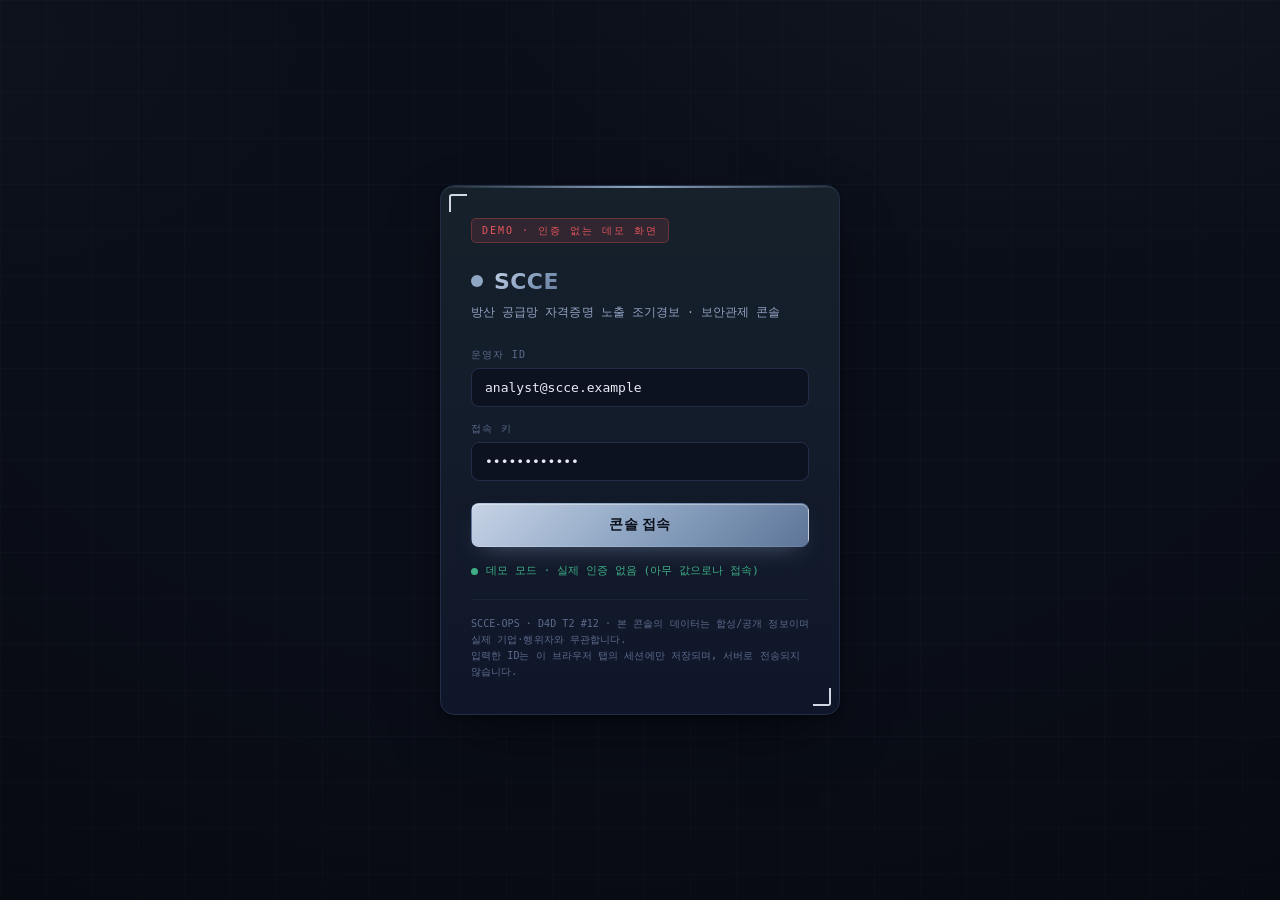
==== commit fac82865: "Identify the report shown by the SCCE dashboard" ====
--- a/web/index.html
+++ b/web/index.html
@@ -13,7 +13,7 @@
   <div class="spacer"></div>
   <button class="tag cmdk-hint" id="cmdk-open" type="button"><kbd>⌘</kbd><kbd>K</kbd> 빠른 이동</button>
   <span class="opsclock mono" id="ops-clock">--:--:--</span>
-  <span class="tag src-mock" id="tag-source">SOURCE: MOCK</span>
+  <span class="tag src-mock" id="tag-source" role="status">보고서 확인 중</span>
   <span class="user-chip" id="user-chip" style="display:none"><span class="av" id="user-av">A</span><span id="user-name"></span></span>
   <button class="logout-btn" id="btn-logout" style="display:none">로그아웃</button>
 </header>
@@ -46,9 +46,11 @@
   </nav>
 
   <main class="wrap">
+    <p id="report-unavailable" role="alert" hidden>보고서를 열 수 없습니다.
+      <code>python3 pipeline.py</code>를 실행해 보고서를 만든 뒤 다시 열어 주세요.</p>
 
     <!-- =============== OVERVIEW =============== -->
-    <section id="view-overview" class="view">
+    <section id="view-overview" class="view" hidden>
       <section class="mission-strip bracket-frame" id="mission-strip">
         <div class="ms-text">
           <div class="eyebrow">DEMO THESIS · WHAT THIS SYSTEM PROVES</div>
@@ -262,6 +264,6 @@
 </div>
 
 <script src="report_data.js?v=16"></script>
-<script src="app.js?v=16"></script>
+<script src="app.js?v=17"></script>
 </body>
 </html>
--- a/web/styles.css
+++ b/web/styles.css
@@ -224,6 +224,7 @@
 .meter.crit > i { background: linear-gradient(90deg, var(--critical), #ff8a84); }
 .meter.high > i { background: linear-gradient(90deg, var(--amber), #f4c579); }
 .meter.med  > i { background: linear-gradient(90deg, var(--medium), #8fd4e2); }
+.meter.nosignal > i { background: repeating-linear-gradient(135deg, var(--ink-faint) 0 6px, transparent 6px 12px); opacity: .55; }
 .risknum { font-family: var(--font-mono); font-size: 11px; color: var(--ink-dim); margin-top: 4px; text-align: right; }
 
 .badge {
@@ -235,6 +236,7 @@
 .badge.HIGH { color: var(--amber); background: var(--high-soft); border-color: rgba(232,162,61,.3); }
 .badge.MEDIUM { color: var(--medium); background: rgba(110,147,184,.1); border-color: rgba(110,147,184,.25); }
 .badge.LOW { color: var(--low); background: rgba(91,116,136,.1); border-color: rgba(91,116,136,.25); }
+.badge.NOSIGNAL { color: var(--ink-faint); background: transparent; border: 1px dashed var(--line); }
 
 /* detail panel */
 .detail .body { padding: 16px; }
@@ -1091,7 +1093,7 @@
 .impact-mini i { height:2px; background:linear-gradient(90deg,var(--critical),var(--amber)); border-radius:99px; }
 .impact-mini em { font-style:normal; font-family:var(--font-mono); color:var(--amber); font-weight:850; text-align:right; }
 
-.eval-grid { display:grid; grid-template-columns:repeat(3,1fr); gap:10px; margin:12px 0 18px; }
+.eval-grid { display:grid; grid-template-columns:repeat(auto-fit,minmax(160px,1fr)); gap:10px; margin:12px 0 18px; }
 .eval-grid div { padding:14px; border-radius:16px; border:1px solid rgba(255,255,255,.10); background:rgba(255,255,255,.045); }
 .eval-grid span { display:block; font-family:var(--font-mono); font-size:10px; letter-spacing:.14em; text-transform:uppercase; color:var(--ink-faint); }
 .eval-grid b { display:block; margin-top:6px; font-size:28px; letter-spacing:-.04em; color:var(--accent); }
